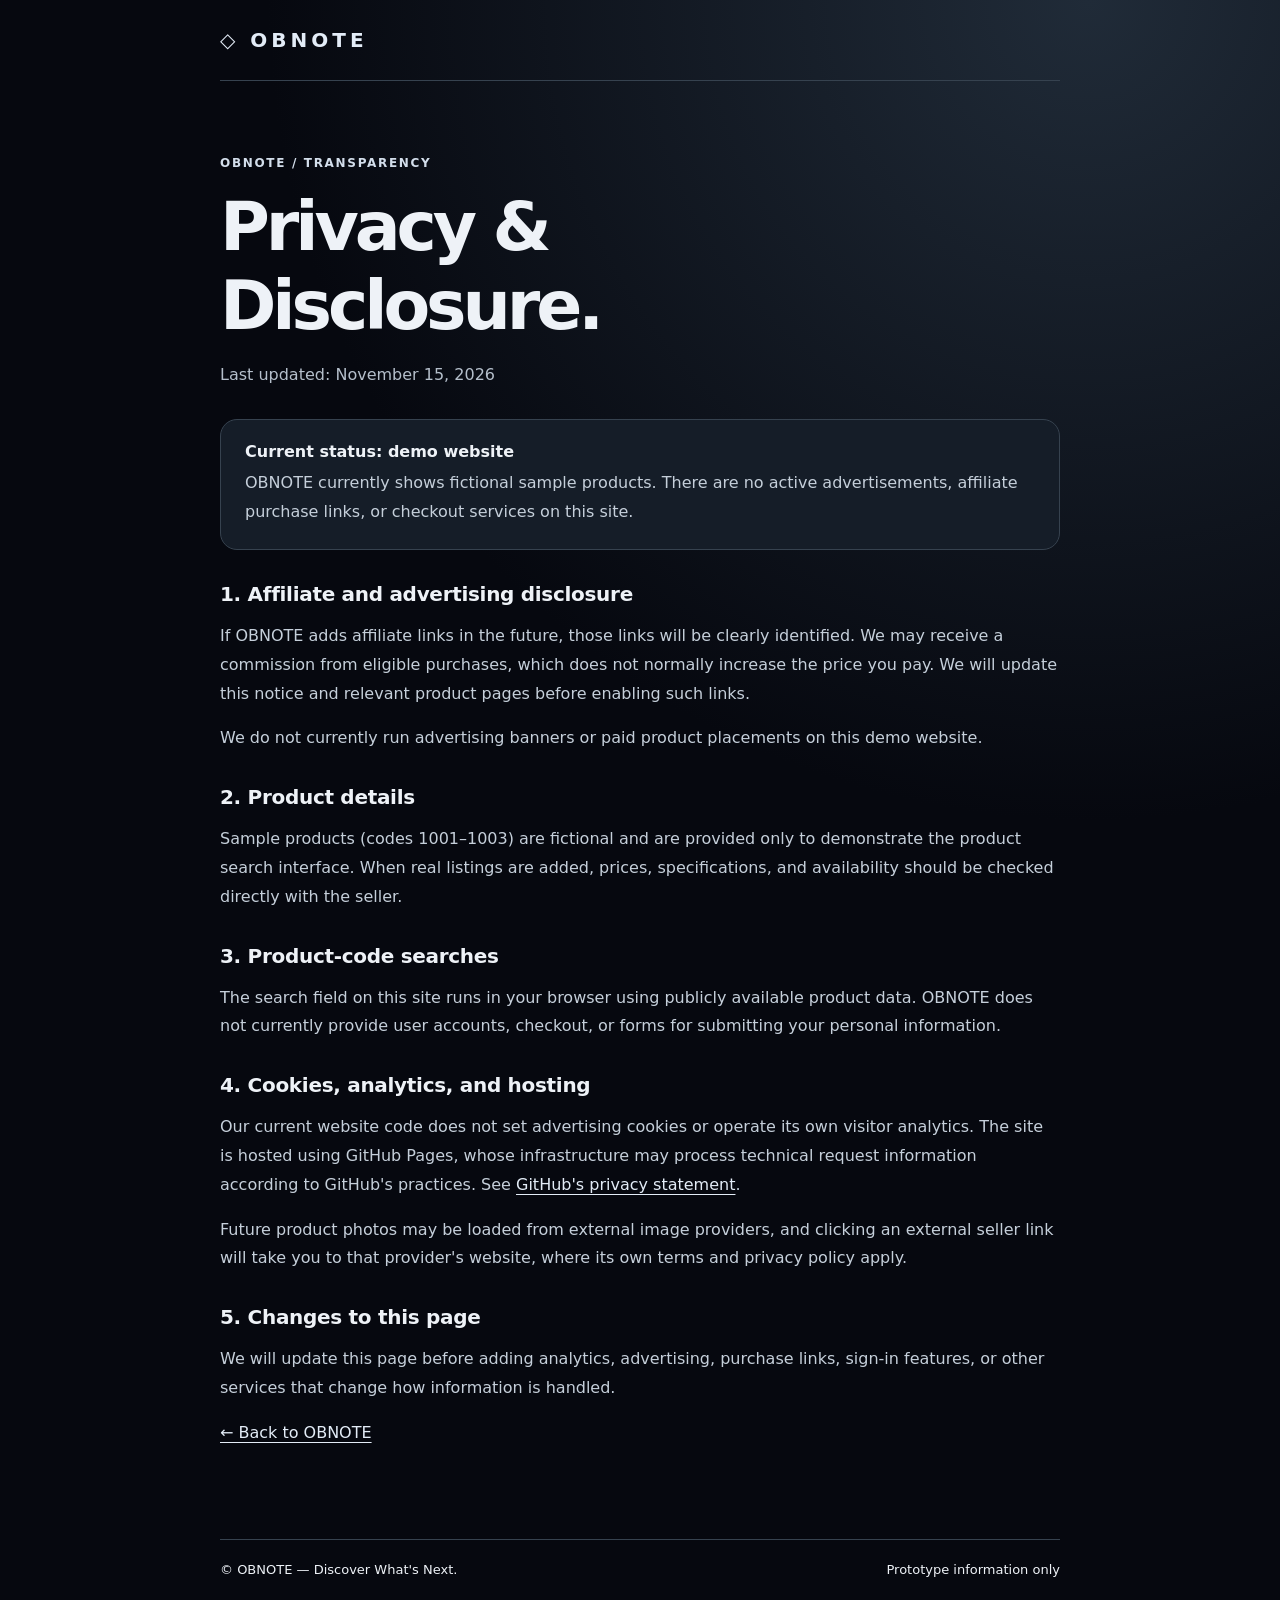
==== privacy.html @ bb955ad8 "Add English privacy and affiliate disclosure page" ====
<!doctype html>
<html lang="en">
<head>
<meta charset="utf-8">
<meta name="viewport" content="width=device-width, initial-scale=1">
<meta name="theme-color" content="#06080f">
<meta name="description" content="OBNOTE — Privacy and affiliate disclosures for our product discovery prototype.">
<title>Privacy & Disclosure — OBNOTE</title>
<style>
:root{color-scheme:dark;--bg:#06080f;--text:#eef2f7;--muted:#b5bfcb;--line:#36424f;font-family:Inter,system-ui,-apple-system,Arial,sans-serif}
*{box-sizing:border-box}
body{margin:0;background:radial-gradient(circle at 85% 0%,#202b38,#06080f 42%);color:var(--text);min-width:290px}
main,header,footer{width:min(840px,calc(100% - 40px));margin-inline:auto}
header{border-bottom:1px solid var(--line);padding:28px 0}
a{color:#e3ecf7;text-underline-offset:4px}
.brand{font-weight:800;letter-spacing:.2em;text-decoration:none;font-size:20px}
small,.muted{color:var(--muted)}
main{padding:60px 0 75px}
h1{font-size:clamp(35px,8vw,68px);letter-spacing:-.06em;margin:0 0 16px}
h2{font-size:20px;margin:32px 0 10px;letter-spacing:-.015em}
p,li{line-height:1.8;color:#c5cfda}
ul{padding-left:23px}
.kicker{font-size:12px;letter-spacing:.14em;color:#d3deeb;font-weight:750}
.info{background:#151d28;border:1px solid var(--line);border-radius:17px;padding:22px 24px;margin:30px 0}
.info p{margin:8px 0 0}
footer{border-top:1px solid var(--line);padding:22px 0 45px;display:flex;justify-content:space-between;gap:12px;flex-wrap:wrap;font-size:13px}
</style>
</head>
<body>
<header><a class="brand" href="./index.html">◇ OBNOTE</a></header>
<main>
<p class="kicker">OBNOTE / TRANSPARENCY</p>
<h1>Privacy &amp;<br>Disclosure.</h1>
<p class="muted">Last updated: November 15, 2026</p>
<div class="info">
<strong>Current status: demo website</strong>
<p>OBNOTE currently shows fictional sample products. There are no active advertisements, affiliate purchase links, or checkout services on this site.</p>
</div>
<h2>1. Affiliate and advertising disclosure</h2>
<p>If OBNOTE adds affiliate links in the future, those links will be clearly identified. We may receive a commission from eligible purchases, which does not normally increase the price you pay. We will update this notice and relevant product pages before enabling such links.</p>
<p>We do not currently run advertising banners or paid product placements on this demo website.</p>
<h2>2. Product details</h2>
<p>Sample products (codes 1001–1003) are fictional and are provided only to demonstrate the product search interface. When real listings are added, prices, specifications, and availability should be checked directly with the seller.</p>
<h2>3. Product-code searches</h2>
<p>The search field on this site runs in your browser using publicly available product data. OBNOTE does not currently provide user accounts, checkout, or forms for submitting your personal information.</p>
<h2>4. Cookies, analytics, and hosting</h2>
<p>Our current website code does not set advertising cookies or operate its own visitor analytics. The site is hosted using GitHub Pages, whose infrastructure may process technical request information according to GitHub's practices. See <a href="https://docs.github.com/en/site-policy/privacy-policies/github-general-privacy-statement" target="_blank" rel="noopener noreferrer">GitHub's privacy statement</a>.</p>
<p>Future product photos may be loaded from external image providers, and clicking an external seller link will take you to that provider's website, where its own terms and privacy policy apply.</p>
<h2>5. Changes to this page</h2>
<p>We will update this page before adding analytics, advertising, purchase links, sign-in features, or other services that change how information is handled.</p>
<p><a href="./index.html">← Back to OBNOTE</a></p>
</main>
<footer><span>© OBNOTE — Discover What's Next.</span><span>Prototype information only</span></footer>
</body>
</html>
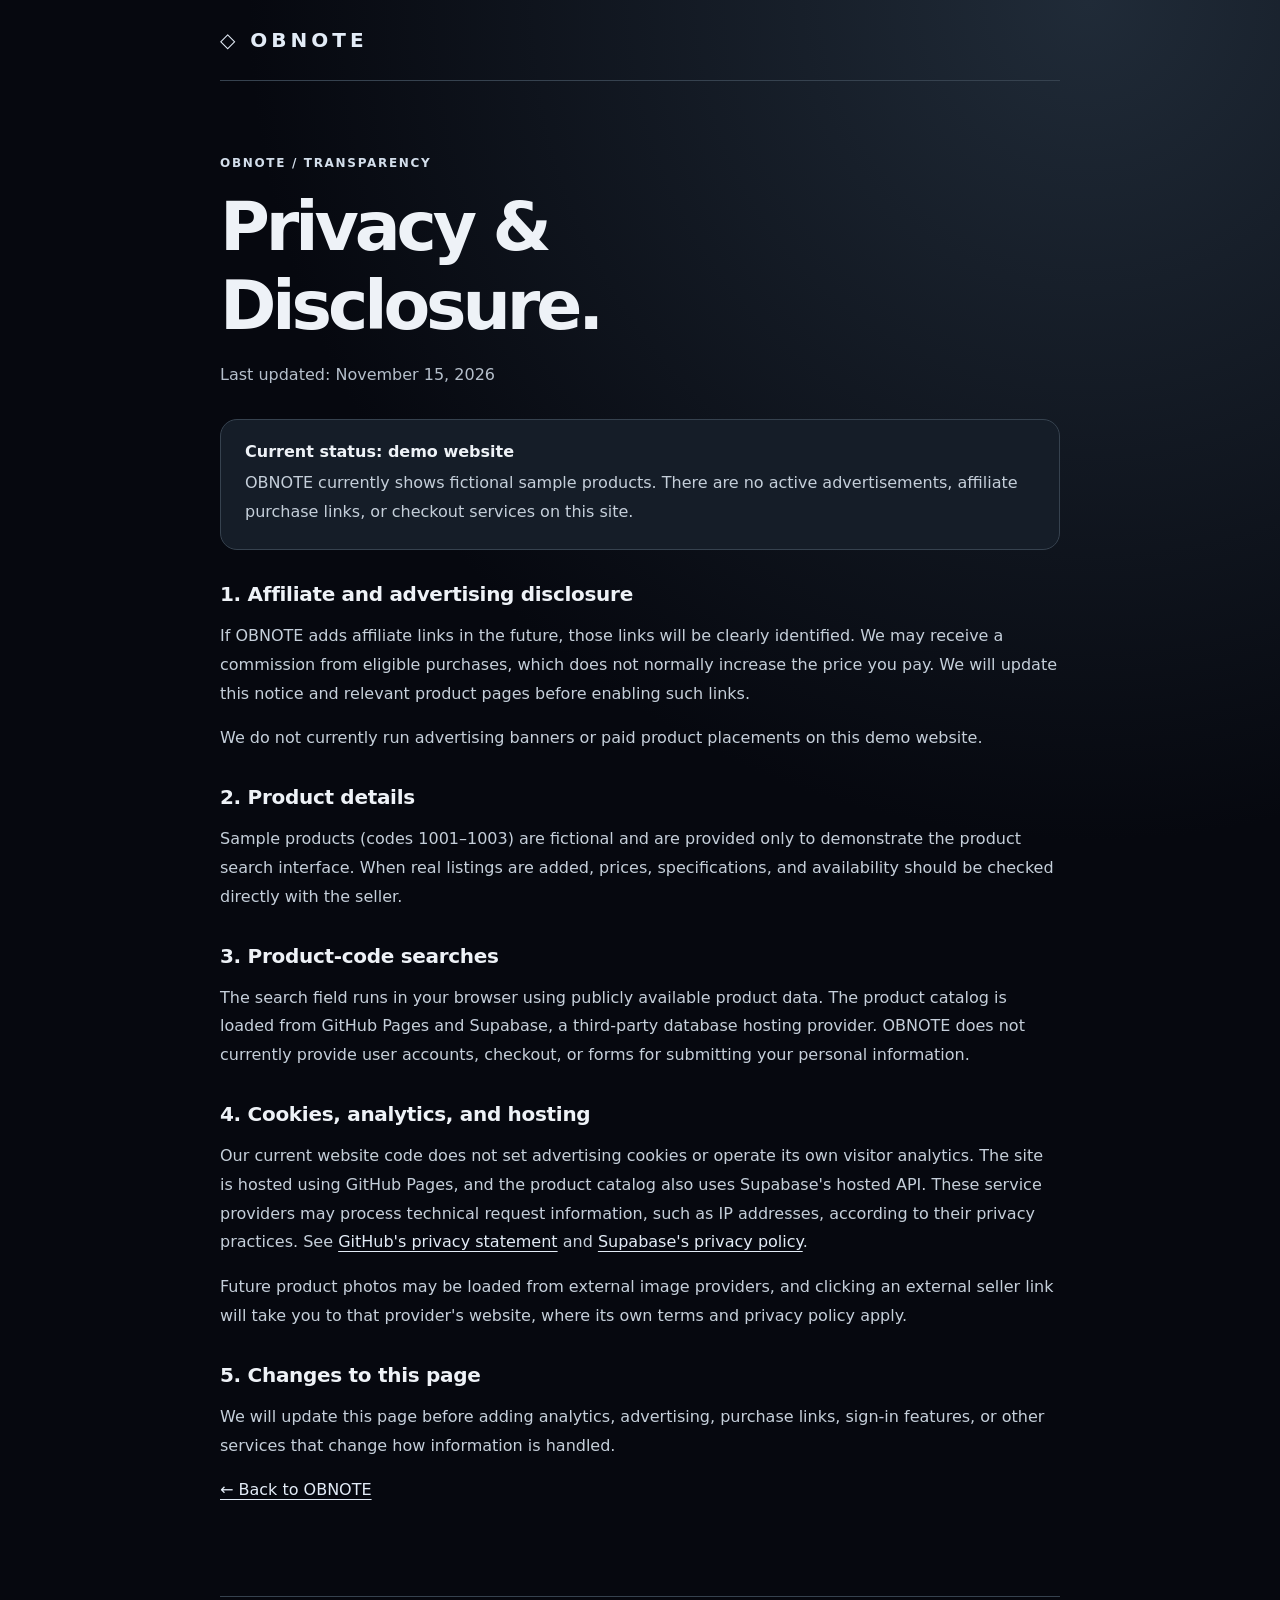
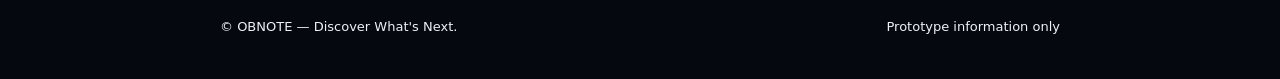
==== commit b89a4c43: "Disclose Supabase catalog hosting in privacy page" ====
--- a/privacy.html
+++ b/privacy.html
@@ -42,9 +42,9 @@
 <h2>2. Product details</h2>
 <p>Sample products (codes 1001–1003) are fictional and are provided only to demonstrate the product search interface. When real listings are added, prices, specifications, and availability should be checked directly with the seller.</p>
 <h2>3. Product-code searches</h2>
-<p>The search field on this site runs in your browser using publicly available product data. OBNOTE does not currently provide user accounts, checkout, or forms for submitting your personal information.</p>
+<p>The search field runs in your browser using publicly available product data. The product catalog is loaded from GitHub Pages and Supabase, a third-party database hosting provider. OBNOTE does not currently provide user accounts, checkout, or forms for submitting your personal information.</p>
 <h2>4. Cookies, analytics, and hosting</h2>
-<p>Our current website code does not set advertising cookies or operate its own visitor analytics. The site is hosted using GitHub Pages, whose infrastructure may process technical request information according to GitHub's practices. See <a href="https://docs.github.com/en/site-policy/privacy-policies/github-general-privacy-statement" target="_blank" rel="noopener noreferrer">GitHub's privacy statement</a>.</p>
+<p>Our current website code does not set advertising cookies or operate its own visitor analytics. The site is hosted using GitHub Pages, and the product catalog also uses Supabase's hosted API. These service providers may process technical request information, such as IP addresses, according to their privacy practices. See <a href="https://docs.github.com/en/site-policy/privacy-policies/github-general-privacy-statement" target="_blank" rel="noopener noreferrer">GitHub's privacy statement</a> and <a href="https://supabase.com/privacy" target="_blank" rel="noopener noreferrer">Supabase's privacy policy</a>.</p>
 <p>Future product photos may be loaded from external image providers, and clicking an external seller link will take you to that provider's website, where its own terms and privacy policy apply.</p>
 <h2>5. Changes to this page</h2>
 <p>We will update this page before adding analytics, advertising, purchase links, sign-in features, or other services that change how information is handled.</p>
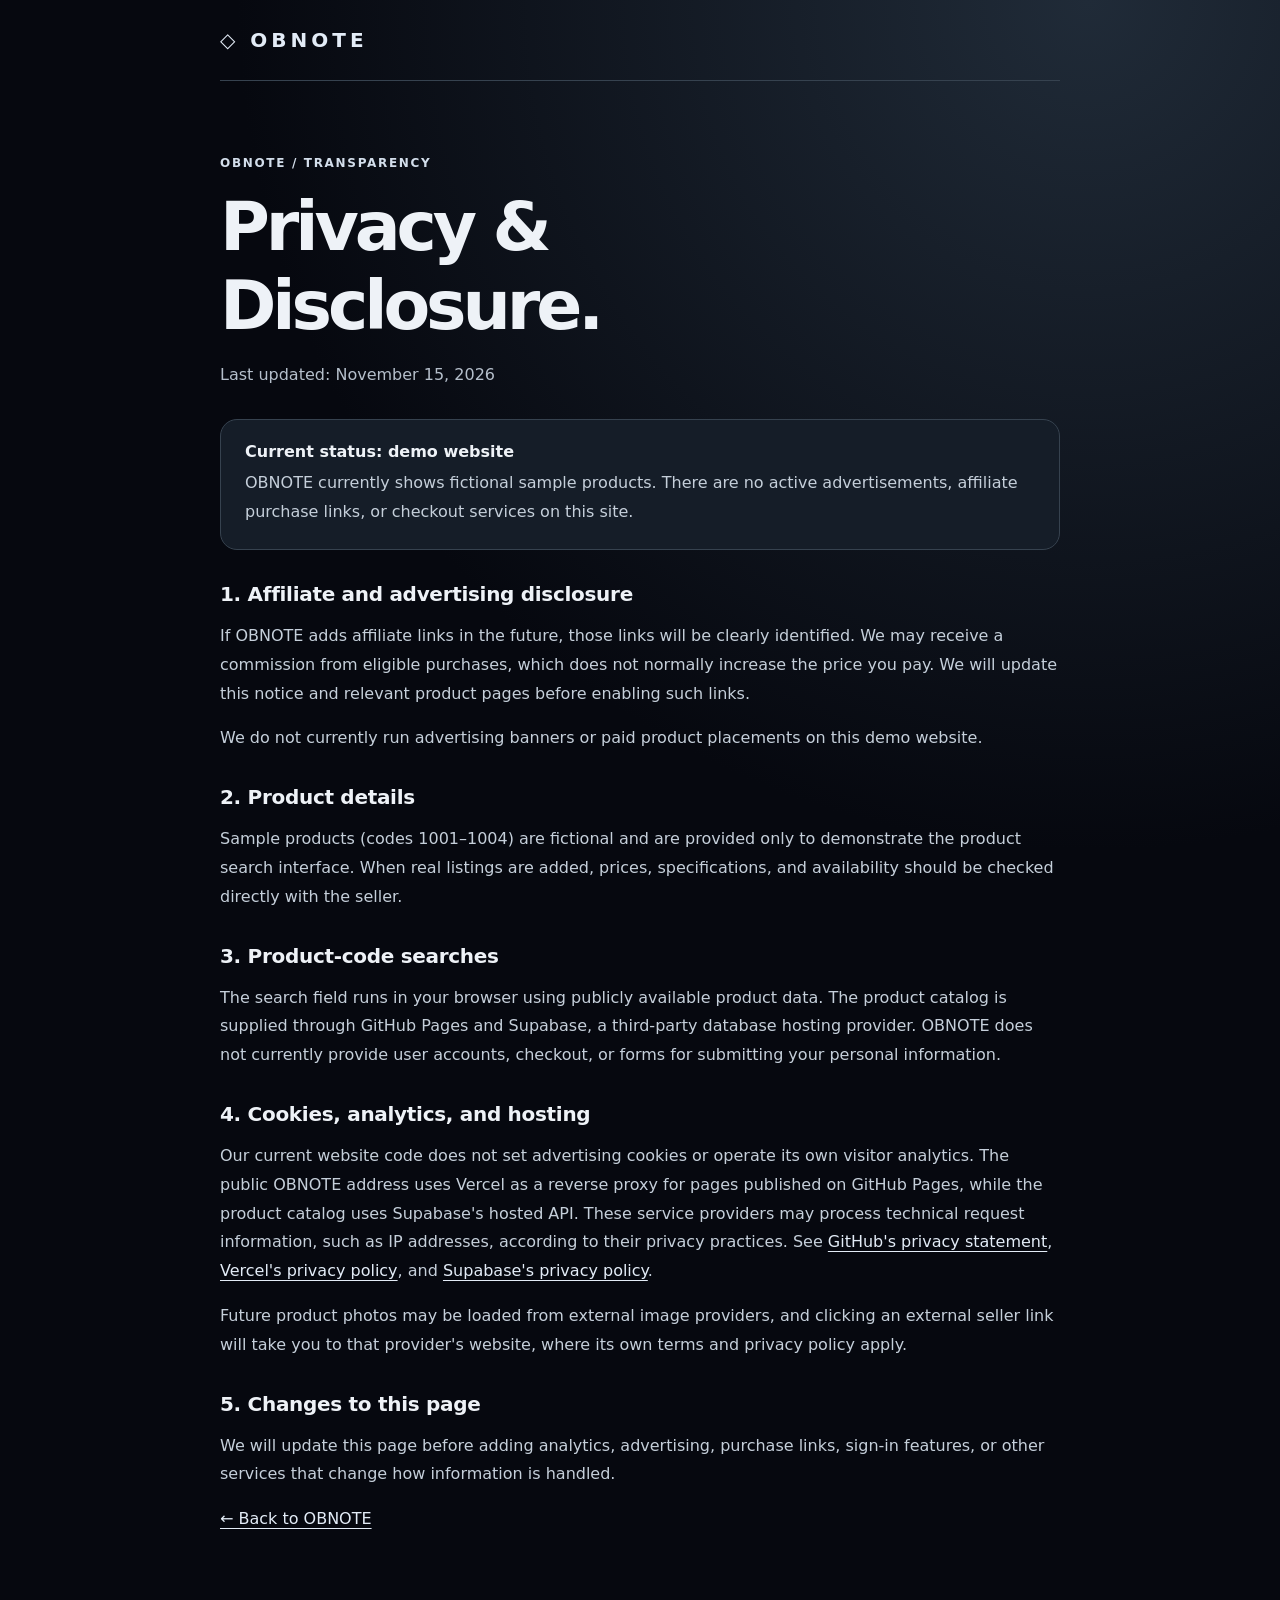
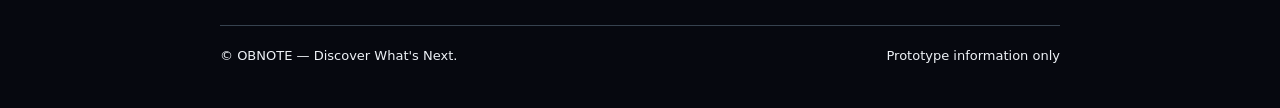
==== commit 7820e5c3: "Use branded OBNOTE address and accurately disclose Vercel proxy hosting" ====
--- a/privacy.html
+++ b/privacy.html
@@ -4,6 +4,7 @@
 <meta charset="utf-8">
 <meta name="viewport" content="width=device-width, initial-scale=1">
 <meta name="theme-color" content="#06080f">
+<link rel="canonical" href="https://obnote.vercel.app/privacy.html">
 <meta name="description" content="OBNOTE — Privacy and affiliate disclosures for our product discovery prototype.">
 <title>Privacy & Disclosure — OBNOTE</title>
 <style>
@@ -40,11 +41,11 @@
 <p>If OBNOTE adds affiliate links in the future, those links will be clearly identified. We may receive a commission from eligible purchases, which does not normally increase the price you pay. We will update this notice and relevant product pages before enabling such links.</p>
 <p>We do not currently run advertising banners or paid product placements on this demo website.</p>
 <h2>2. Product details</h2>
-<p>Sample products (codes 1001–1003) are fictional and are provided only to demonstrate the product search interface. When real listings are added, prices, specifications, and availability should be checked directly with the seller.</p>
+<p>Sample products (codes 1001–1004) are fictional and are provided only to demonstrate the product search interface. When real listings are added, prices, specifications, and availability should be checked directly with the seller.</p>
 <h2>3. Product-code searches</h2>
-<p>The search field runs in your browser using publicly available product data. The product catalog is loaded from GitHub Pages and Supabase, a third-party database hosting provider. OBNOTE does not currently provide user accounts, checkout, or forms for submitting your personal information.</p>
+<p>The search field runs in your browser using publicly available product data. The product catalog is supplied through GitHub Pages and Supabase, a third-party database hosting provider. OBNOTE does not currently provide user accounts, checkout, or forms for submitting your personal information.</p>
 <h2>4. Cookies, analytics, and hosting</h2>
-<p>Our current website code does not set advertising cookies or operate its own visitor analytics. The site is hosted using GitHub Pages, and the product catalog also uses Supabase's hosted API. These service providers may process technical request information, such as IP addresses, according to their privacy practices. See <a href="https://docs.github.com/en/site-policy/privacy-policies/github-general-privacy-statement" target="_blank" rel="noopener noreferrer">GitHub's privacy statement</a> and <a href="https://supabase.com/privacy" target="_blank" rel="noopener noreferrer">Supabase's privacy policy</a>.</p>
+<p>Our current website code does not set advertising cookies or operate its own visitor analytics. The public OBNOTE address uses Vercel as a reverse proxy for pages published on GitHub Pages, while the product catalog uses Supabase's hosted API. These service providers may process technical request information, such as IP addresses, according to their privacy practices. See <a href="https://docs.github.com/en/site-policy/privacy-policies/github-general-privacy-statement" target="_blank" rel="noopener noreferrer">GitHub's privacy statement</a>, <a href="https://vercel.com/legal/privacy-policy" target="_blank" rel="noopener noreferrer">Vercel's privacy policy</a>, and <a href="https://supabase.com/privacy" target="_blank" rel="noopener noreferrer">Supabase's privacy policy</a>.</p>
 <p>Future product photos may be loaded from external image providers, and clicking an external seller link will take you to that provider's website, where its own terms and privacy policy apply.</p>
 <h2>5. Changes to this page</h2>
 <p>We will update this page before adding analytics, advertising, purchase links, sign-in features, or other services that change how information is handled.</p>
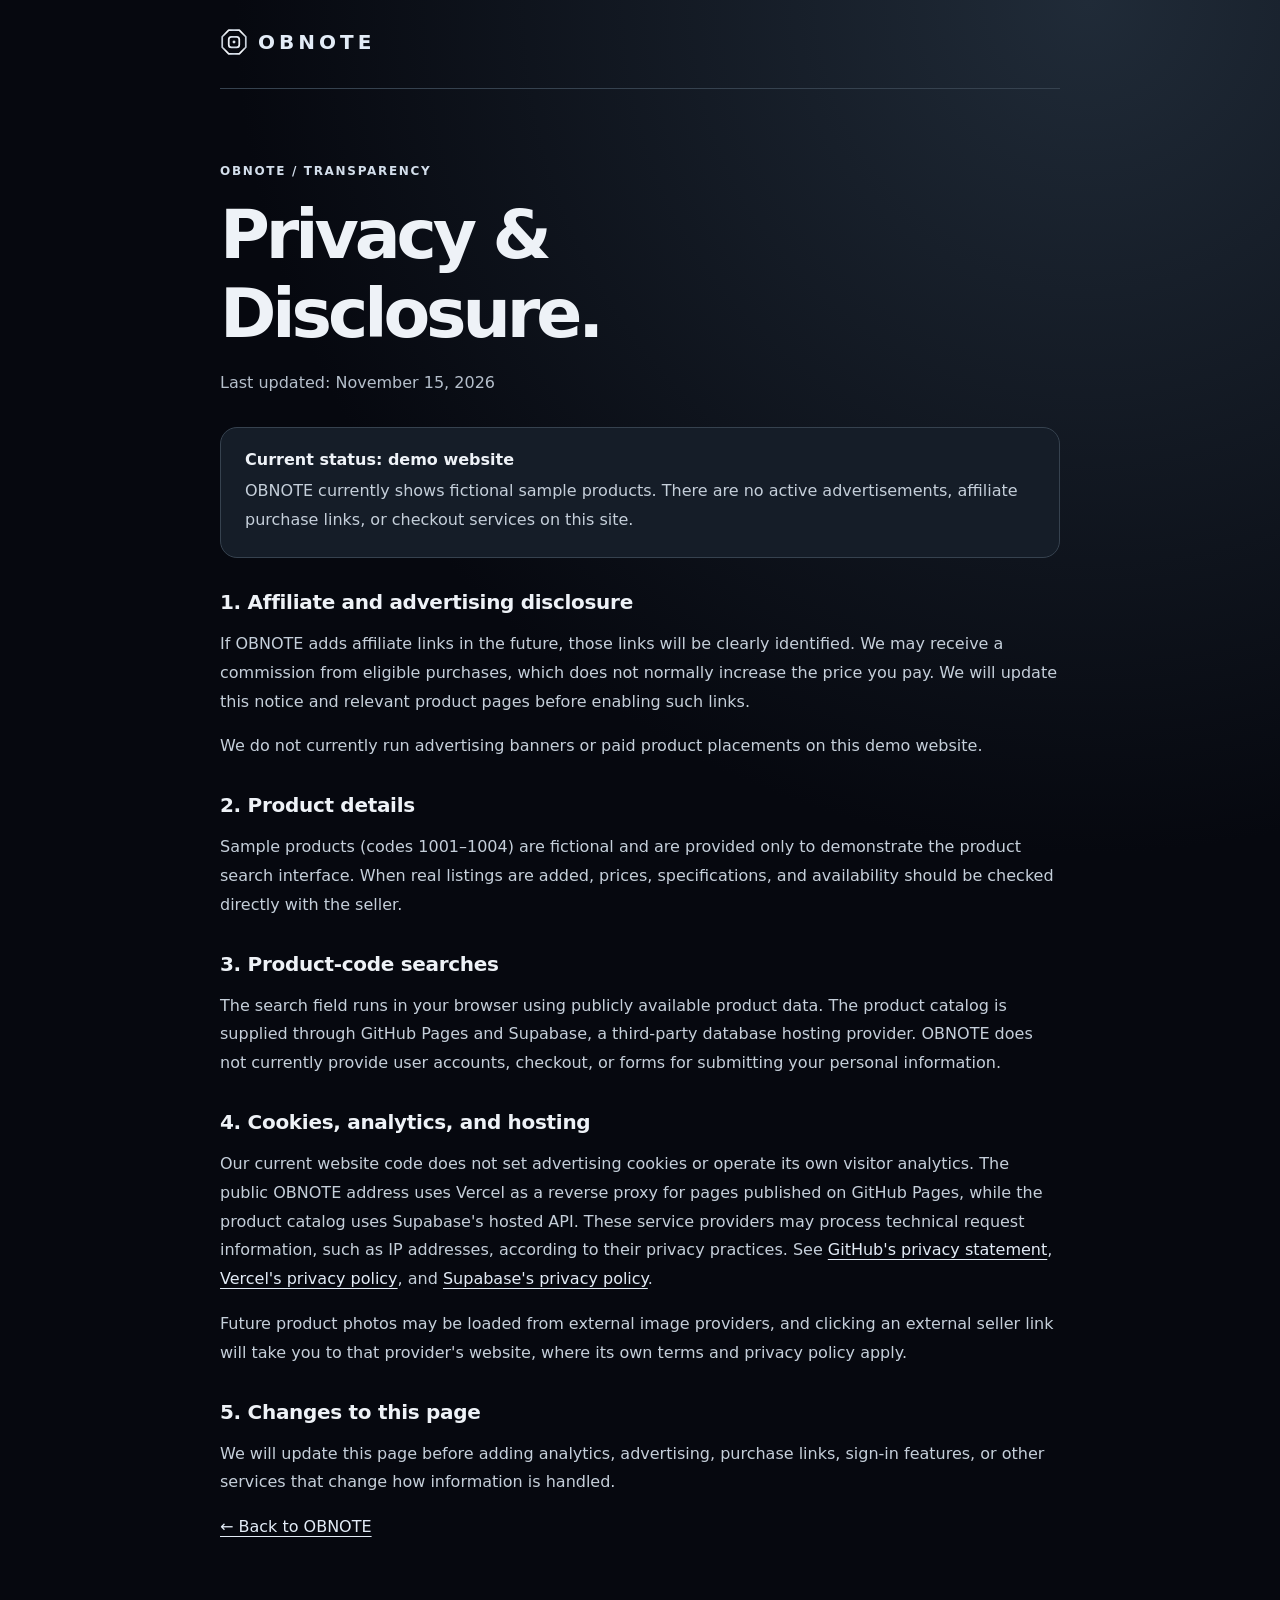
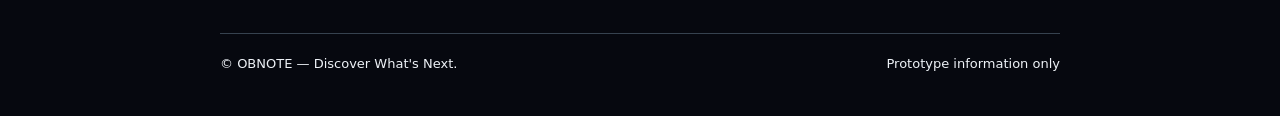
==== commit 8a477346: "Align privacy page branding with new logo" ====
--- a/privacy.html
+++ b/privacy.html
@@ -4,6 +4,7 @@
 <meta charset="utf-8">
 <meta name="viewport" content="width=device-width, initial-scale=1">
 <meta name="theme-color" content="#06080f">
+<link rel="icon" type="image/svg+xml" href="./assets/obnote-mark.svg">
 <link rel="canonical" href="https://obnote.vercel.app/privacy.html">
 <meta name="description" content="OBNOTE — Privacy and affiliate disclosures for our product discovery prototype.">
 <title>Privacy & Disclosure — OBNOTE</title>
@@ -14,7 +15,7 @@
 main,header,footer{width:min(840px,calc(100% - 40px));margin-inline:auto}
 header{border-bottom:1px solid var(--line);padding:28px 0}
 a{color:#e3ecf7;text-underline-offset:4px}
-.brand{font-weight:800;letter-spacing:.2em;text-decoration:none;font-size:20px}
+.brand{display:inline-flex;align-items:center;gap:10px;font-weight:800;letter-spacing:.2em;text-decoration:none;font-size:20px}.brand img{width:28px;height:28px;flex:none}
 small,.muted{color:var(--muted)}
 main{padding:60px 0 75px}
 h1{font-size:clamp(35px,8vw,68px);letter-spacing:-.06em;margin:0 0 16px}
@@ -28,7 +29,7 @@
 </style>
 </head>
 <body>
-<header><a class="brand" href="./index.html">◇ OBNOTE</a></header>
+<header><a class="brand" href="./index.html"><img src="./assets/obnote-mark.svg" width="28" height="28" alt="" aria-hidden="true">OBNOTE</a></header>
 <main>
 <p class="kicker">OBNOTE / TRANSPARENCY</p>
 <h1>Privacy &amp;<br>Disclosure.</h1>
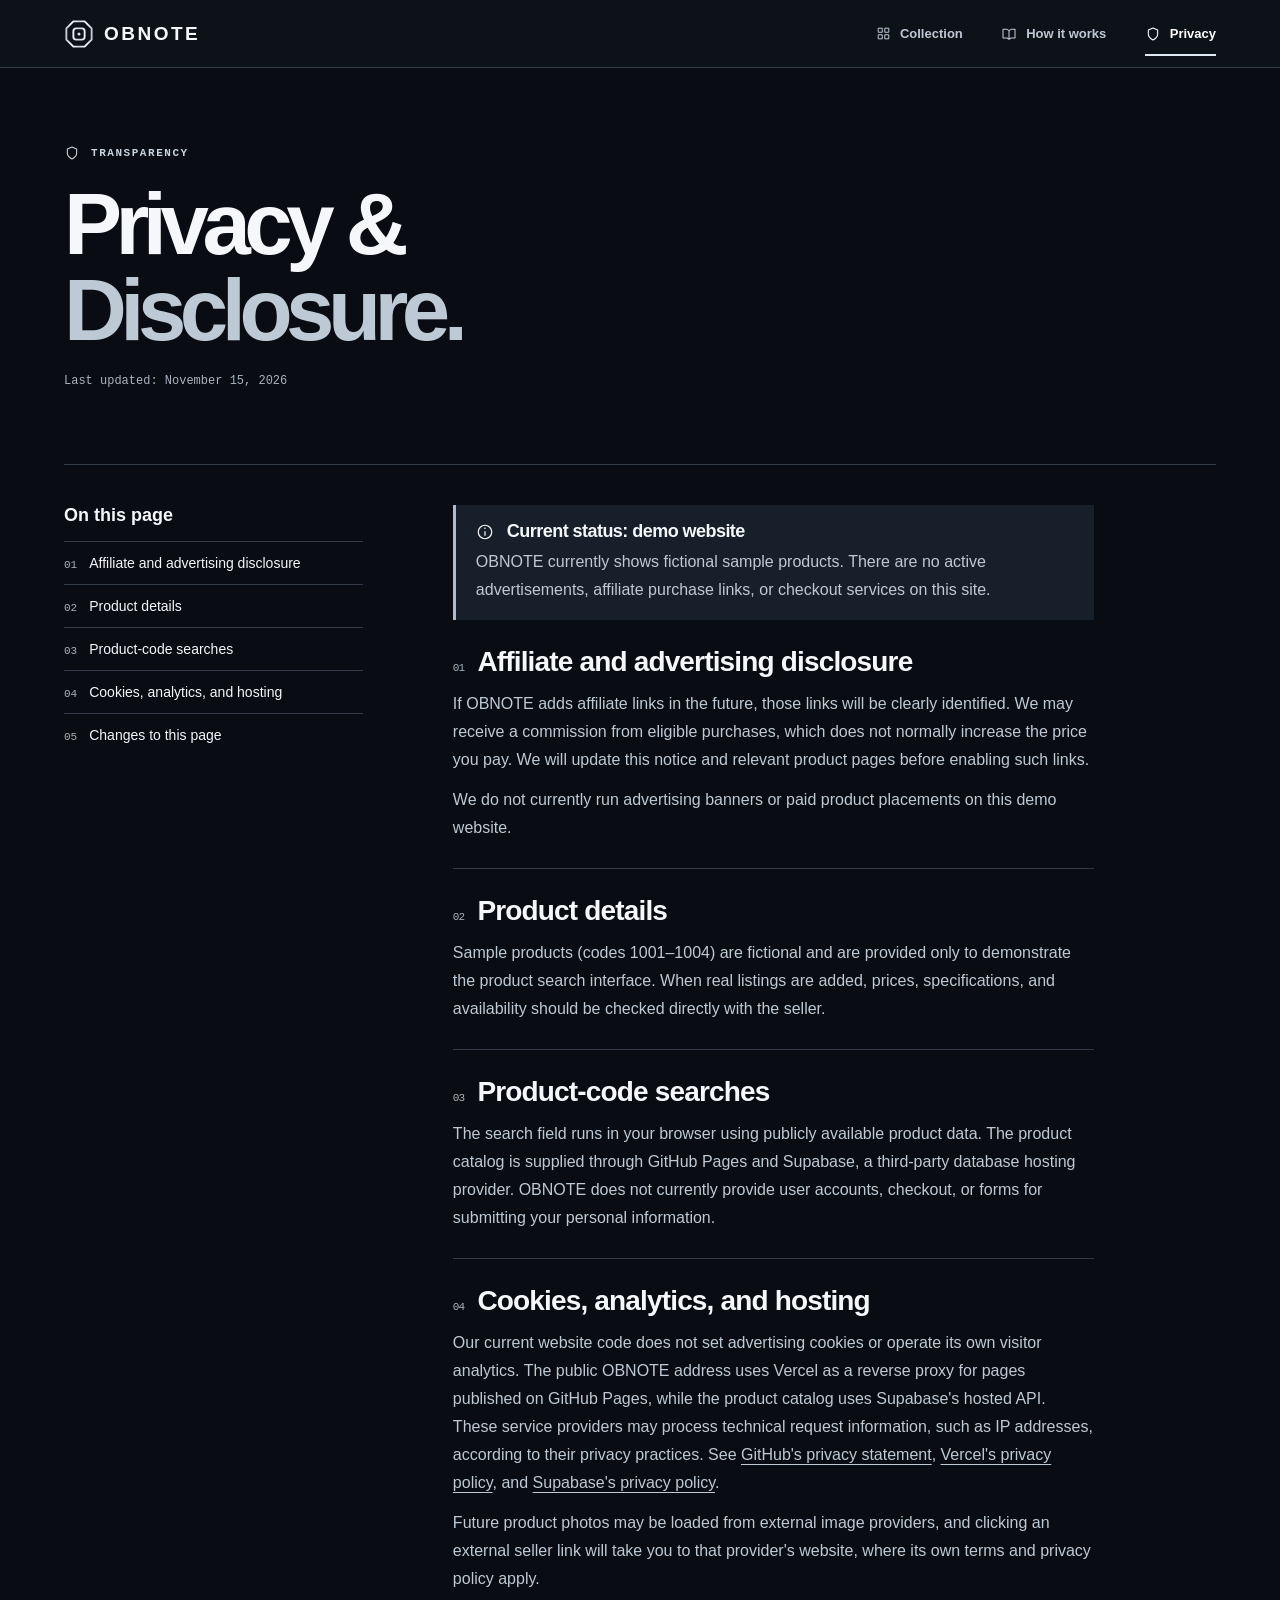
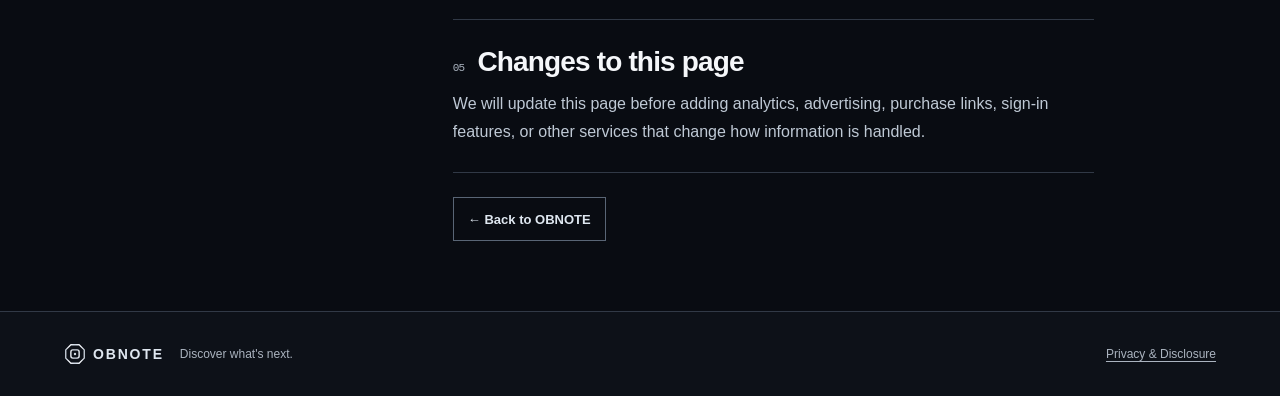
==== commit 5e9a2cc4: "Redesign the OBNOTE catalog with a square-edged responsive interface" ====
--- a/privacy.html
+++ b/privacy.html
@@ -8,50 +8,30 @@
 <link rel="canonical" href="https://obnote.vercel.app/privacy.html">
 <meta name="description" content="OBNOTE — Privacy and affiliate disclosures for our product discovery prototype.">
 <title>Privacy & Disclosure — OBNOTE</title>
-<style>
-:root{color-scheme:dark;--bg:#06080f;--text:#eef2f7;--muted:#b5bfcb;--line:#36424f;font-family:Inter,system-ui,-apple-system,Arial,sans-serif}
-*{box-sizing:border-box}
-body{margin:0;background:radial-gradient(circle at 85% 0%,#202b38,#06080f 42%);color:var(--text);min-width:290px}
-main,header,footer{width:min(840px,calc(100% - 40px));margin-inline:auto}
-header{border-bottom:1px solid var(--line);padding:28px 0}
-a{color:#e3ecf7;text-underline-offset:4px}
-.brand{display:inline-flex;align-items:center;gap:10px;font-weight:800;letter-spacing:.2em;text-decoration:none;font-size:20px}.brand img{width:28px;height:28px;flex:none}
-small,.muted{color:var(--muted)}
-main{padding:60px 0 75px}
-h1{font-size:clamp(35px,8vw,68px);letter-spacing:-.06em;margin:0 0 16px}
-h2{font-size:20px;margin:32px 0 10px;letter-spacing:-.015em}
-p,li{line-height:1.8;color:#c5cfda}
-ul{padding-left:23px}
-.kicker{font-size:12px;letter-spacing:.14em;color:#d3deeb;font-weight:750}
-.info{background:#151d28;border:1px solid var(--line);border-radius:17px;padding:22px 24px;margin:30px 0}
-.info p{margin:8px 0 0}
-footer{border-top:1px solid var(--line);padding:22px 0 45px;display:flex;justify-content:space-between;gap:12px;flex-wrap:wrap;font-size:13px}
-</style>
+<link rel="stylesheet" href="./assets/site.css">
 </head>
 <body>
-<header><a class="brand" href="./index.html"><img src="./assets/obnote-mark.svg" width="28" height="28" alt="" aria-hidden="true">OBNOTE</a></header>
-<main>
-<p class="kicker">OBNOTE / TRANSPARENCY</p>
-<h1>Privacy &amp;<br>Disclosure.</h1>
-<p class="muted">Last updated: November 15, 2026</p>
-<div class="info">
-<strong>Current status: demo website</strong>
-<p>OBNOTE currently shows fictional sample products. There are no active advertisements, affiliate purchase links, or checkout services on this site.</p>
-</div>
-<h2>1. Affiliate and advertising disclosure</h2>
+<a class="skip" href="#main">Skip to content</a>
+<header class="site-head" id="top"><div class="wrap head-inner">
+ <a class="brand" href="./index.html" aria-label="OBNOTE home"><img src="./assets/obnote-mark.svg" width="30" height="30" alt="">OBNOTE</a>
+ <nav aria-label="Primary"><a href="./index.html#collection"><svg class="icon" width="15" height="15" viewBox="0 0 24 24" fill="none" stroke="currentColor" stroke-width="1.6" stroke-linejoin="round" aria-hidden="true"><path d="M3.5 3.5h6.5V10H3.5zm10.5 0h6.5V10H14zM3.5 14H10v6.5H3.5zM14 14h6.5v6.5H14z"/></svg>Collection</a><a href="./index.html#how"><svg class="icon" width="16" height="16" viewBox="0 0 24 24" fill="none" stroke="currentColor" stroke-width="1.6" stroke-linejoin="round" aria-hidden="true"><path d="M3 5h6l3 2 3-2h6v13h-6l-3 2-3-2H3zm9 2v13"/></svg>How it works</a><a href="./privacy.html" aria-current="page"><svg class="icon" width="16" height="16" viewBox="0 0 24 24" fill="none" stroke="currentColor" stroke-width="1.6" stroke-linejoin="round" aria-hidden="true"><path d="m12 3 7 3v6c0 4-3 7-7 9-4-2-7-5-7-9V6z"/></svg>Privacy</a></nav>
+</div></header>
+<main id="main" class="wrap policy">
+ <div class="policy-head"><p class="kicker"><svg class="icon" width="16" height="16" viewBox="0 0 24 24" fill="none" stroke="currentColor" stroke-width="1.6" stroke-linejoin="round" aria-hidden="true"><path d="m12 3 7 3v6c0 4-3 7-7 9-4-2-7-5-7-9V6z"/></svg> Transparency</p><h1>Privacy &amp;<br><em>Disclosure.</em></h1><p class="updated">Last updated: November 15, 2026</p></div>
+ <div class="policy-grid"><aside><nav aria-label="On this page"><h2>On this page</h2><a href="#affiliates"><span>01</span>Affiliate and advertising disclosure</a><a href="#product-details"><span>02</span>Product details</a><a href="#searches"><span>03</span>Product-code searches</a><a href="#hosting"><span>04</span>Cookies, analytics, and hosting</a><a href="#updates"><span>05</span>Changes to this page</a></nav></aside>
+ <article><div class="info"><h2><svg class="icon" width="18" height="18" viewBox="0 0 24 24" fill="none" stroke="currentColor" stroke-width="1.6" stroke-linejoin="round" aria-hidden="true"><circle cx="12" cy="12" r="9"/><path d="M12 11v6m0-11v2"/></svg> Current status: demo website</h2><p>OBNOTE currently shows fictional sample products. There are no active advertisements, affiliate purchase links, or checkout services on this site.</p></div><section id="affiliates"><h2><small>01</small>Affiliate and advertising disclosure</h2>
 <p>If OBNOTE adds affiliate links in the future, those links will be clearly identified. We may receive a commission from eligible purchases, which does not normally increase the price you pay. We will update this notice and relevant product pages before enabling such links.</p>
 <p>We do not currently run advertising banners or paid product placements on this demo website.</p>
-<h2>2. Product details</h2>
+</section><section id="product-details"><h2><small>02</small>Product details</h2>
 <p>Sample products (codes 1001–1004) are fictional and are provided only to demonstrate the product search interface. When real listings are added, prices, specifications, and availability should be checked directly with the seller.</p>
-<h2>3. Product-code searches</h2>
+</section><section id="searches"><h2><small>03</small>Product-code searches</h2>
 <p>The search field runs in your browser using publicly available product data. The product catalog is supplied through GitHub Pages and Supabase, a third-party database hosting provider. OBNOTE does not currently provide user accounts, checkout, or forms for submitting your personal information.</p>
-<h2>4. Cookies, analytics, and hosting</h2>
+</section><section id="hosting"><h2><small>04</small>Cookies, analytics, and hosting</h2>
 <p>Our current website code does not set advertising cookies or operate its own visitor analytics. The public OBNOTE address uses Vercel as a reverse proxy for pages published on GitHub Pages, while the product catalog uses Supabase's hosted API. These service providers may process technical request information, such as IP addresses, according to their privacy practices. See <a href="https://docs.github.com/en/site-policy/privacy-policies/github-general-privacy-statement" target="_blank" rel="noopener noreferrer">GitHub's privacy statement</a>, <a href="https://vercel.com/legal/privacy-policy" target="_blank" rel="noopener noreferrer">Vercel's privacy policy</a>, and <a href="https://supabase.com/privacy" target="_blank" rel="noopener noreferrer">Supabase's privacy policy</a>.</p>
 <p>Future product photos may be loaded from external image providers, and clicking an external seller link will take you to that provider's website, where its own terms and privacy policy apply.</p>
-<h2>5. Changes to this page</h2>
+</section><section id="updates"><h2><small>05</small>Changes to this page</h2>
 <p>We will update this page before adding analytics, advertising, purchase links, sign-in features, or other services that change how information is handled.</p>
-<p><a href="./index.html">← Back to OBNOTE</a></p>
+</section><a class="text-link" href="./index.html">← Back to OBNOTE</a></article></div>
 </main>
-<footer><span>© OBNOTE — Discover What's Next.</span><span>Prototype information only</span></footer>
-</body>
-</html>
+<footer class="site-foot"><div class="wrap foot-inner"><a class="brand" href="./index.html" aria-label="OBNOTE home"><img src="./assets/obnote-mark.svg" width="30" height="30" alt="">OBNOTE</a><span>Discover what's next.</span><a href="./privacy.html">Privacy &amp; Disclosure</a></div></footer>
+</body></html>
--- a/assets/site.css
+++ b/assets/site.css
@@ -0,0 +1,201 @@
+:root {
+  color-scheme: dark;
+  --bg: #090c12;
+  --panel: #121821;
+  --fg: #f5f7fa;
+  --muted: #aab3bf;
+  --line: #313946;
+  --silver: #dfe7f0;
+  --mono: "SFMono-Regular", Consolas, "Liberation Mono", monospace;
+  font-family: "Segoe UI", Inter, "Helvetica Neue", Arial, sans-serif;
+  color: var(--fg);
+  background: var(--bg);
+}
+* { box-sizing: border-box; }
+html { scroll-behavior: smooth; }
+body, h1, h2, h3, p, figure, ol { margin: 0; }
+body { min-width: 0; }
+a { color: inherit; text-underline-offset: .22em; }
+button, input { font: inherit; color: inherit; border-radius: 0; }
+button { cursor: pointer; }
+button:disabled { cursor: default; }
+button, a, input { -webkit-tap-highlight-color: #cad4e222; }
+:focus-visible { outline: 2px solid #e1efff; outline-offset: 3px; }
+[hidden] { display: none !important; }
+.wrap { width: min(1240px, calc(100% - clamp(36px, 10vw, 160px))); margin-inline: auto; }
+.icon { flex: none; vertical-align: middle; }
+.sr-only, .skip:not(:focus) { position: absolute; width: 1px; height: 1px; overflow: hidden; clip-path: inset(50%); white-space: nowrap; }
+.skip:focus { position: fixed; top: 8px; left: 8px; z-index: 3; background: var(--silver); color: var(--bg); padding: 10px; }
+.site-head, .site-foot { background: #0d1118; }
+.site-head { border-bottom: 1px solid var(--line); }
+.head-inner, .foot-inner, .brand, .head-inner nav, .head-inner nav a { display: flex; align-items: center; }
+.head-inner { justify-content: space-between; min-height: 67px; gap: 20px; }
+.brand { flex: none; gap: 10px; text-decoration: none; font-weight: 750; font-size: 19px; letter-spacing: .13em; }
+.brand img { display: block; }
+.head-inner nav { align-self: stretch; gap: clamp(12px, 3vw, 40px); }
+.head-inner nav a { position: relative; gap: 9px; min-height: 44px; font-size: 13px; font-weight: 550; text-decoration: none; color: #bec8d5; }
+.head-inner nav a:hover, .head-inner nav a[aria-current] { color: white; }
+.head-inner nav a:hover::after, .head-inner nav a[aria-current]::after { content: ""; position: absolute; inset: auto 0 0; height: 2px; background: var(--silver); }
+.hero { display: grid; grid-template-columns: 1.04fr 1fr; align-items: center; gap: clamp(24px, 6vw, 90px); padding-block: clamp(40px, 5.7vw, 80px); }
+.hero-copy { min-width: 0; }
+.kicker, .catalog-count, .study figcaption, .meta, .code-tag, .examples, .steps li > span, .updated { font-family: var(--mono); }
+.kicker { font-size: 11px; line-height: 1.5; font-weight: 600; letter-spacing: .14em; text-transform: uppercase; display: flex; align-items: center; gap: 11px; color: #c9d3de; }
+.signal { display: inline-block; width: 22px; height: 9px; background: repeating-linear-gradient(115deg,#d8e1eb 0 2px,transparent 2px 5px); transform: skewX(-9deg); }
+h1 { font-size: clamp(58px, 6.8vw, 100px); font-weight: 570; letter-spacing: -.075em; line-height: .99; }
+.hero h1 { margin: 22px 0 19px; }
+h1 em { font-style: normal; color: #bec9d6; }
+.lede { max-width: 43ch; color: #b6c0cc; font-size: clamp(15px, 1.2vw, 17px); line-height: 1.6; }
+.search { display: flex; align-items: center; gap: 12px; margin-top: 26px; max-width: 490px; border: 1px solid #5c6979; background: #10161e; padding: 4px 4px 4px 14px; }
+.search > .icon { color: #aebdcd; }
+.search:focus-within { outline: 1px solid var(--silver); outline-offset: 0; }
+.search input { width: 100%; min-width: 0; background: transparent; border: 0; outline: 0; padding: 11px 0; font-size: 16px; }
+.search input::placeholder { color: #a4b0bf; }
+.search button, .action { background: var(--silver); color: #10161e; border: 0; font-weight: 650; }
+.search button { display: inline-flex; gap: 16px; align-items: center; justify-content: center; min-height: 42px; padding-inline: 17px; font-size: 14px; }
+.search button:hover, .action:hover { background: white; }
+.examples, #exampleCodes { display: flex; flex-wrap: wrap; align-items: center; gap: 7px; }
+.examples { color: var(--muted); font-size: 11px; margin-top: 9px; gap: 10px; }
+.examples button { font: inherit; color: #d2dae4; border: 0; background: transparent; padding: 7px 3px; text-decoration: underline; text-decoration-color: #536070; text-underline-offset: 3px; overflow-wrap: anywhere; }
+.examples button:hover { color: white; }
+.result:not(:empty) { margin-top: 8px; color: var(--silver); font-size: 14px; }
+.study { position: relative; align-self: stretch; display: flex; flex-direction: column; border: 1px solid #35404d; background: #111720; }
+.study-stage { position: relative; display: grid; place-items: center; flex: 1; min-height: 0; isolation: isolate; background-image: radial-gradient(ellipse at 50% 50%, #1e2a38a6, transparent 72%), linear-gradient(#aebed50b 1px,transparent 1px),linear-gradient(90deg,#aebed50b 1px,transparent 1px); background-size: auto, 26px 26px, 26px 26px; background-position: center; }
+.study-stage img { display: block; width: 93%; height: clamp(285px, 26vw, 365px); object-fit: contain; filter: drop-shadow(0 12px 12px #0007); }
+.sighting { position: absolute; width: 9px; height: 9px; color: #8c9caf; }
+.sighting::after, .sighting::before { content: ""; position: absolute; background: currentColor; }
+.sighting::after { width: 9px; height: 1px; top: 4px; }
+.sighting::before { width: 1px; height: 9px; left: 4px; }
+.tl, .tr { top: 14px; } .bl, .br { bottom: 14px; } .tl, .bl { left: 14px; } .tr, .br { right: 14px; }
+.study figcaption { display: flex; align-items: center; justify-content: space-between; gap: 12px; padding: 12px 16px; border-top: 1px solid var(--line); color: var(--muted); text-transform: uppercase; letter-spacing: .09em; font-size: 10px; }
+.study figcaption span:first-child { color: var(--silver); }
+.section { border-top: 1px solid var(--line); padding-block: clamp(33px, 4.4vw, 62px); scroll-margin-top: 20px; }
+.section-head { display: flex; align-items: baseline; justify-content: space-between; gap: 15px; margin-bottom: 24px; }
+.section h2, .disclosure h2 { font-size: clamp(30px, 3.25vw, 48px); letter-spacing: -.055em; font-weight: 570; line-height: 1.1; }
+.section h2 > span { color: #95a4b6; }
+.catalog-count { text-transform: uppercase; font-size: 11px; letter-spacing: .1em; color: var(--muted); }
+.cards { display: grid; grid-template-columns: repeat(3,minmax(0,1fr)); gap: 16px; }
+.card { position: relative; display: flex; flex-direction: column; min-width: 0; background: var(--panel); color: var(--fg); border: 1px solid var(--line); text-align: left; padding: 0; transition: border-color .18s, background .18s; overflow-wrap: anywhere; }
+.card:hover, .card:focus-visible { border-color: #93a3b6; background: #18202b; }
+.art { position: relative; display: grid; place-items: center; width: 100%; height: clamp(150px, 16vw, 215px); background: radial-gradient(ellipse at 50% 45%,#25313f,#151c25 72%); }
+.art img { display: block; width: 100%; height: 100%; min-height: 0; object-fit: contain; padding: 12px; }
+.art img.concept-art { padding: 4px; }
+.art-placeholder { font-size: clamp(48px,6vw,82px); line-height: 1; color: #a7b4c2; }
+.code-tag { position: absolute; top: 10px; left: 11px; background: #111720; border: 1px solid #435161; padding: 3px 6px; font-size: 10px; letter-spacing: .06em; color: #d1dce8; }
+.card-content { display: flex; flex-direction: column; flex: 1; border-top: 1px solid var(--line); padding: 19px 20px 0; width: 100%; }
+.meta { letter-spacing: .10em; text-transform: uppercase; font-size: 10px; line-height: 1.5; color: #b4c1d1; }
+.card h3 { font-size: clamp(20px,1.9vw,26px); font-weight: 600; letter-spacing: -.045em; margin: 7px 0 4px; }
+.card p, .steps p, .disclosure p { color: var(--muted); font-size: 14px; line-height: 1.55; }
+.card .product-price { margin-top: 17px; font-size: 13px; }
+.stock-label { font-size: 12px; color: #aebdcd; padding: 4px 0 17px; }
+.card-footer { display: flex; align-items: center; justify-content: space-between; margin-top: auto; border-top: 1px solid var(--line); padding-block: 12px; color: var(--silver); font-size: 12px; }
+.card-footer span:last-child { font-size: 17px; }
+.catalog-message { display: flex; gap: 14px; align-items: center; justify-content: space-between; flex-wrap: wrap; color: var(--muted); padding: 25px; background: var(--panel); border: 1px solid var(--line); }
+#retry, .text-link { display: inline-flex; gap: 15px; align-items: center; justify-content: center; min-height: 44px; background: transparent; border: 1px solid #596575; padding: 9px 14px; color: var(--silver); font-size: 13px; font-weight: 600; text-decoration: none; }
+#retry:hover, .text-link:hover { background: #242e3a; border-color: #a8b8ca; }
+.steps { padding: 0; list-style: none; display: grid; grid-template-columns: repeat(3,minmax(0,1fr)); border: 1px solid var(--line); background: #10151d; }
+.steps li { padding: 23px; display: flex; align-items: baseline; gap: 17px; }
+.steps li + li { border-left: 1px solid var(--line); }
+.steps li > span { color: #acb8c7; font-size: 11px; }
+.steps h3 { font-size: 18px; font-weight: 600; letter-spacing: -.025em; margin-bottom: 6px; }
+.disclosure { border-top: 1px solid var(--line); padding-block: 30px 48px; display: grid; grid-template-columns: auto 1fr auto; align-items: center; gap: 30px; }
+.disclosure-title { display: flex; align-items: center; gap: 12px; }
+.disclosure h2 { font-size: 23px; }
+.disclosure p { max-width: 52ch; }
+.site-foot { border-top: 1px solid var(--line); }
+.foot-inner { flex-wrap: wrap; gap: 16px; min-height: 84px; padding-block: 16px; color: var(--muted); font-size: 12px; }
+.foot-inner .brand { font-size: 14px; gap: 7px; color: var(--silver); }
+.foot-inner .brand img { width: 22px; height: 22px; }
+.foot-inner > a:last-child { margin-left: auto; padding-block: 8px; }
+.modal-open { overflow: hidden; }
+dialog { width: min(560px,calc(100% - 28px)); max-height: min(90vh,820px); max-height: min(90dvh,820px); padding: 0; border: 1px solid #6a7788; background: var(--panel); color: var(--fg); box-shadow: 0 20px 80px #0009; overflow: hidden; }
+dialog[open] { display: flex; flex-direction: column; }
+dialog::backdrop { background: #03060cc7; }
+.window-bar { display: flex; flex: none; justify-content: space-between; align-items: center; padding-left: 16px; border-bottom: 1px solid var(--line); }
+.window-bar span { display: flex; align-items: center; gap: 9px; color: var(--silver); font-size: 13px; }
+.window-bar button { display: grid; place-items: center; width: 48px; height: 44px; border: 0; background: transparent; }
+.window-bar button:hover { background: #354151; }
+.window-bar button:focus-visible { outline-offset: -4px; }
+.window-scroll { overflow-y: auto; overscroll-behavior: contain; }
+.window-scroll .art { height: 180px; border-bottom: 1px solid var(--line); }
+.window-body { padding: 23px clamp(18px,4vw,30px) 28px; overflow-wrap: anywhere; }
+.window-body h2 { font-size: clamp(28px,5vw,39px); line-height: 1.1; letter-spacing: -.05em; margin: 10px 0; }
+.window-body p, .window-body li { line-height: 1.55; }
+#dialogText, #dialogFeatures, .notice, #dialogStock, #dialogPriceChecked { color: var(--muted); font-size: 14px; }
+.facts { margin-block: 16px; padding-block: 12px; border-block: 1px solid var(--line); }
+#dialogPrice { font-weight: 600; }
+#dialogPriceChecked { font-size: 12px; }
+#dialogFeatures { padding-left: 18px; }
+#dialogFeatures:empty, #dialogText:empty { display: none; }
+.notice { border-left: 2px solid #718399; background: #1c2531; padding: 11px 14px; }
+.action { text-align: center; text-decoration: none; display: block; width: 100%; padding: 13px; margin-top: 16px; font-size: 14px; }
+.action:disabled { background: #252d38; color: #b6c0cd; }
+.policy-head { padding-block: clamp(42px,6vw,80px); border-bottom: 1px solid var(--line); }
+.policy-head h1 { margin-block: 20px; }
+.updated { font-size: 12px; color: var(--muted); }
+.policy-grid { display: grid; grid-template-columns: minmax(180px,1fr) minmax(0,2.55fr); gap: clamp(32px,7vw,108px); margin-block: 40px 70px; }
+.policy aside nav { position: sticky; top: 20px; }
+.policy aside h2 { margin: 0 0 15px; font-size: 18px; }
+.policy aside a { border-top: 1px solid var(--line); display: flex; gap: 12px; align-items: baseline; padding: 13px 0; text-decoration: none; font-size: 14px; }
+.policy aside a:hover { color: white; background: var(--panel); }
+.policy aside span, .policy article small { color: var(--muted); font: 11px var(--mono); }
+.policy article { max-width: 72ch; }
+.policy article section { padding-block: 26px; border-bottom: 1px solid var(--line); scroll-margin-top: 18px; }
+.policy article h2 { display: flex; gap: 13px; align-items: baseline; letter-spacing: -.03em; font-size: clamp(20px,2.3vw,28px); font-weight: 600; }
+.policy article p { font-size: 16px; line-height: 1.75; color: #bfC9d5; margin-top: 12px; }
+.policy article a:hover { color: white; }
+.policy .info { background: #161f2a; border-left: 3px solid #adbccc; padding: 16px 20px; }
+.policy .info h2 { font-size: 18px; align-items: center; }
+.policy .info p { margin-top: 6px; }
+.policy article .text-link { margin-top: 24px; }
+@media (min-width: 1180px) {
+  .cards { grid-template-columns: repeat(4,minmax(0,1fr)); }
+  .art { height: clamp(155px,14vw,195px); }
+}
+@media (max-width: 920px) {
+  .hero { gap: 28px; }
+  .cards { grid-template-columns: repeat(2,minmax(0,1fr)); }
+  .steps li { padding: 17px; gap: 11px; }
+  .disclosure { grid-template-columns: 1fr auto; gap: 9px 24px; }
+  .disclosure p { grid-column: 1; }
+  .disclosure .text-link { grid-column: 2; grid-row: 1 / 3; }
+}
+@media (max-width: 680px) {
+  .head-inner { min-height: 58px; gap: 8px; }
+  .brand { font-size: 16px; gap: 7px; }
+  .brand img { width: 25px; height: 25px; }
+  .head-inner nav { gap: 15px; }
+  .head-inner nav a { font-size: 12px; }
+  .head-inner nav .icon { display: none; }
+  .hero { grid-template-columns: 1fr; gap: 22px; padding-block: 34px 28px; }
+  .hero h1 { font-size: clamp(54px,12vw,78px); margin: 14px 0; }
+  .lede { max-width: 47ch; }
+  .search { margin-top: 20px; max-width: none; }
+  .study-stage img { height: clamp(160px,42vw,235px); }
+  .study figcaption { padding-block: 8px; }
+  .steps { grid-template-columns: 1fr; }
+  .steps li + li { border-left: none; border-top: 1px solid var(--line); }
+  .disclosure, .policy-grid { grid-template-columns: 1fr; }
+  .disclosure .text-link { grid-area: auto; justify-self: start; margin-top: 7px; }
+  .policy-grid { gap: 24px; margin-block: 25px 40px; }
+  .policy aside nav { position: static; }
+  .foot-inner { gap: 6px 14px; }
+}
+@media (max-width: 460px) {
+  .cards { grid-template-columns: 1fr; }
+  .art { height: 185px; }
+  .section-head { margin-bottom: 17px; }
+  .head-inner nav { gap: 10px; }
+  .examples button { padding-block: 9px; }
+  .foot-inner > a:last-child { flex-basis: 100%; }
+}
+@media (max-width: 350px) {
+  .policy-head h1 { font-size: clamp(39px, 14vw, 48px); }
+  .head-inner { flex-direction: column; align-items: flex-start; gap: 0; padding-top: 12px; }
+  .head-inner nav { gap: 20px; }
+  .search { gap: 8px; padding-left: 9px; }
+  .search button { gap: 5px; padding-inline: 10px; }
+}
+@media (prefers-reduced-motion: reduce) {
+  html { scroll-behavior: auto; }
+  .card { transition: none; }
+}
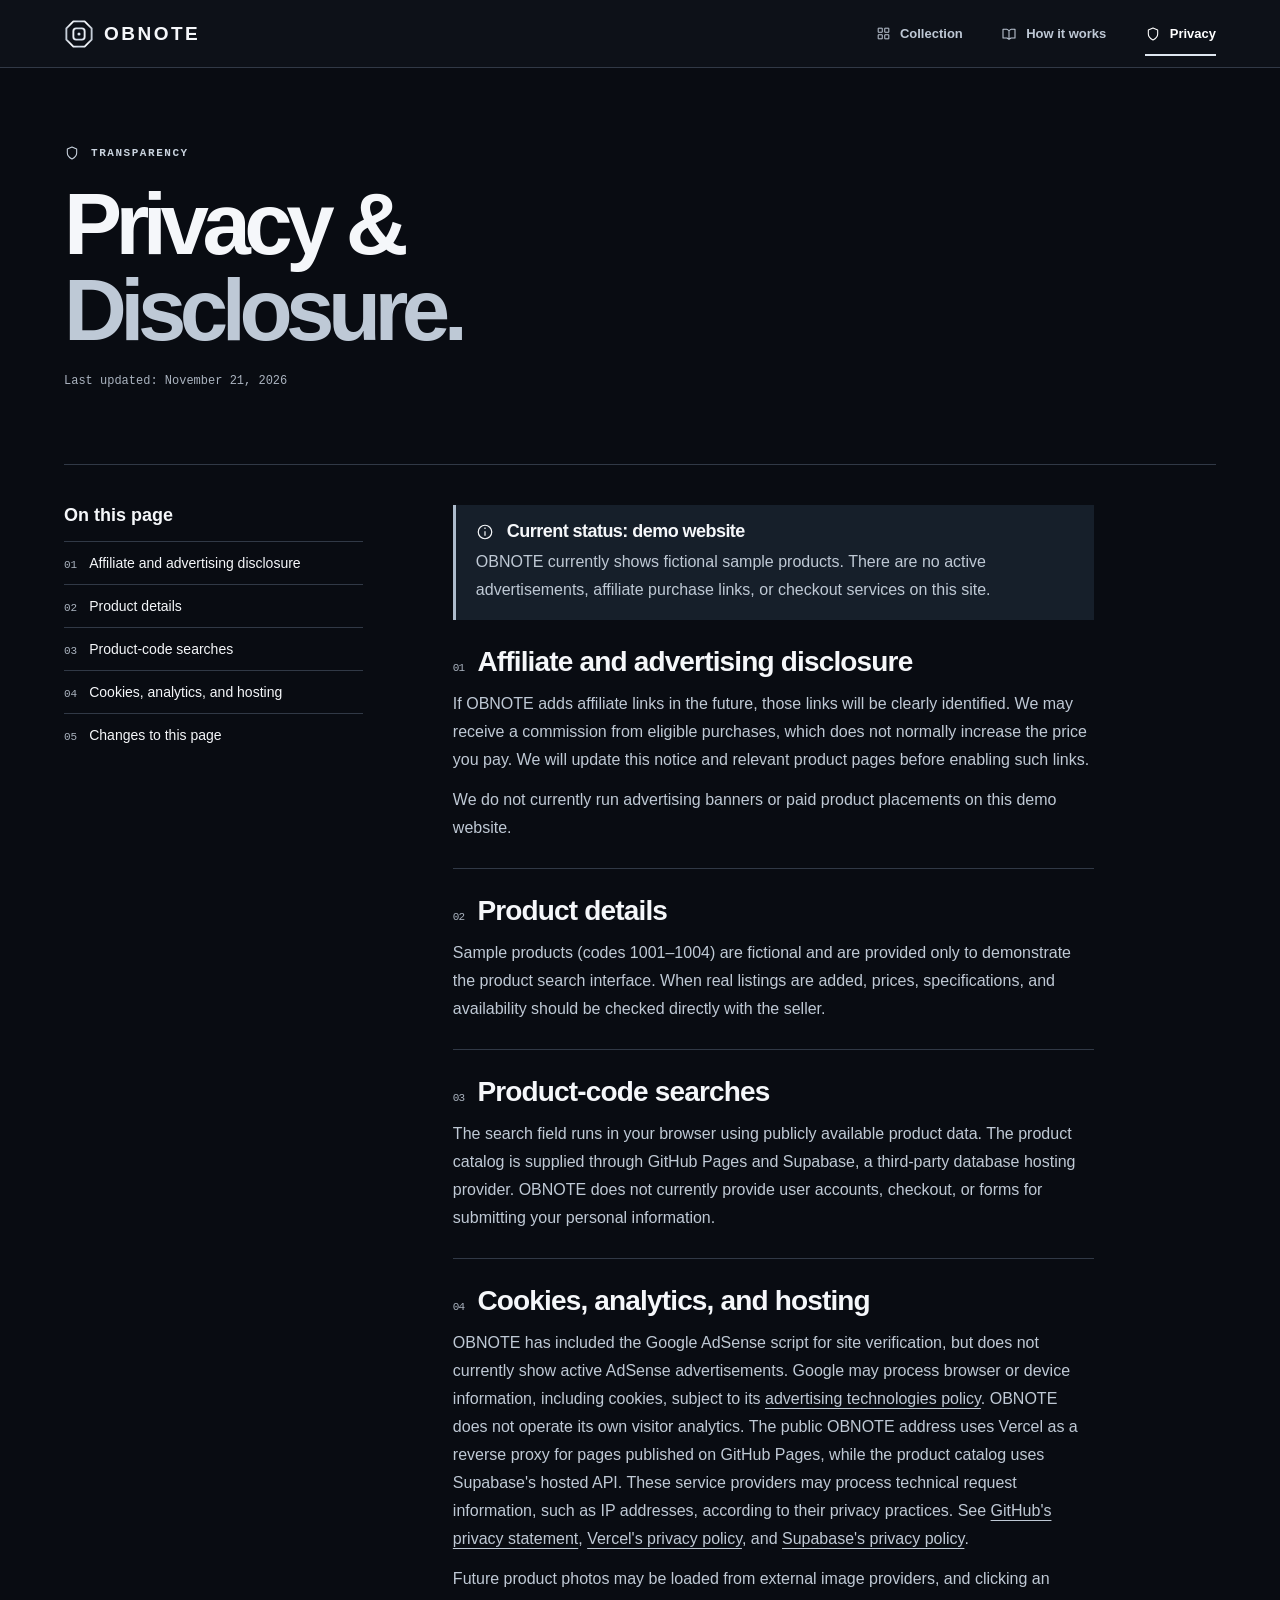
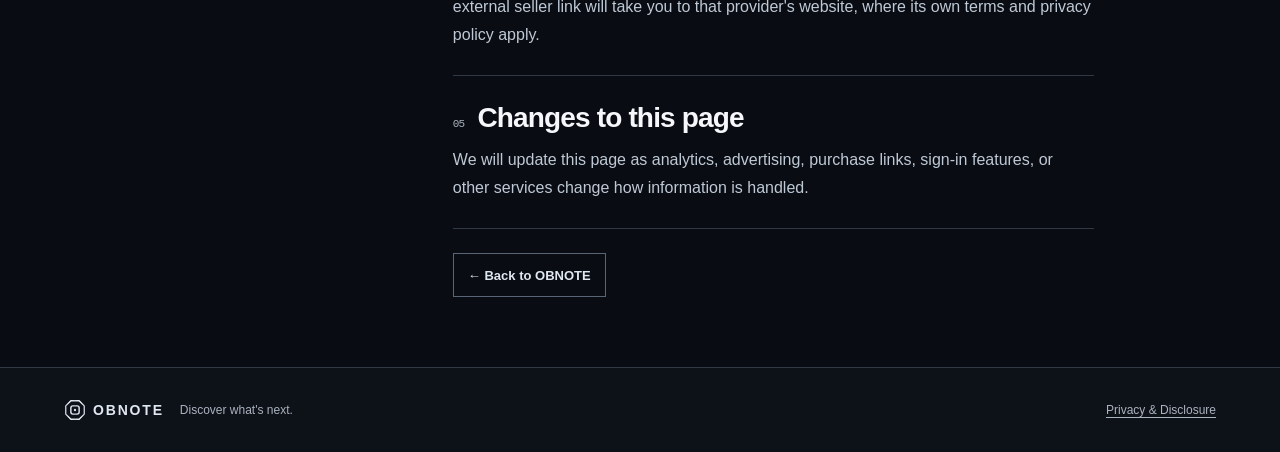
==== commit 116180d5: "Add AdSense site verification and update privacy disclosure" ====
--- a/privacy.html
+++ b/privacy.html
@@ -1,6 +1,7 @@
 <!doctype html>
 <html lang="en">
 <head>
+<script async src="https://pagead2.googlesyndication.com/pagead/js/adsbygoogle.js?client=ca-pub-7728111879795892" crossorigin="anonymous"></script>
 <meta charset="utf-8">
 <meta name="viewport" content="width=device-width, initial-scale=1">
 <meta name="theme-color" content="#06080f">
@@ -17,7 +18,7 @@
  <nav aria-label="Primary"><a href="./index.html#collection"><svg class="icon" width="15" height="15" viewBox="0 0 24 24" fill="none" stroke="currentColor" stroke-width="1.6" stroke-linejoin="round" aria-hidden="true"><path d="M3.5 3.5h6.5V10H3.5zm10.5 0h6.5V10H14zM3.5 14H10v6.5H3.5zM14 14h6.5v6.5H14z"/></svg>Collection</a><a href="./index.html#how"><svg class="icon" width="16" height="16" viewBox="0 0 24 24" fill="none" stroke="currentColor" stroke-width="1.6" stroke-linejoin="round" aria-hidden="true"><path d="M3 5h6l3 2 3-2h6v13h-6l-3 2-3-2H3zm9 2v13"/></svg>How it works</a><a href="./privacy.html" aria-current="page"><svg class="icon" width="16" height="16" viewBox="0 0 24 24" fill="none" stroke="currentColor" stroke-width="1.6" stroke-linejoin="round" aria-hidden="true"><path d="m12 3 7 3v6c0 4-3 7-7 9-4-2-7-5-7-9V6z"/></svg>Privacy</a></nav>
 </div></header>
 <main id="main" class="wrap policy">
- <div class="policy-head"><p class="kicker"><svg class="icon" width="16" height="16" viewBox="0 0 24 24" fill="none" stroke="currentColor" stroke-width="1.6" stroke-linejoin="round" aria-hidden="true"><path d="m12 3 7 3v6c0 4-3 7-7 9-4-2-7-5-7-9V6z"/></svg> Transparency</p><h1>Privacy &amp;<br><em>Disclosure.</em></h1><p class="updated">Last updated: November 15, 2026</p></div>
+ <div class="policy-head"><p class="kicker"><svg class="icon" width="16" height="16" viewBox="0 0 24 24" fill="none" stroke="currentColor" stroke-width="1.6" stroke-linejoin="round" aria-hidden="true"><path d="m12 3 7 3v6c0 4-3 7-7 9-4-2-7-5-7-9V6z"/></svg> Transparency</p><h1>Privacy &amp;<br><em>Disclosure.</em></h1><p class="updated">Last updated: November 21, 2026</p></div>
  <div class="policy-grid"><aside><nav aria-label="On this page"><h2>On this page</h2><a href="#affiliates"><span>01</span>Affiliate and advertising disclosure</a><a href="#product-details"><span>02</span>Product details</a><a href="#searches"><span>03</span>Product-code searches</a><a href="#hosting"><span>04</span>Cookies, analytics, and hosting</a><a href="#updates"><span>05</span>Changes to this page</a></nav></aside>
  <article><div class="info"><h2><svg class="icon" width="18" height="18" viewBox="0 0 24 24" fill="none" stroke="currentColor" stroke-width="1.6" stroke-linejoin="round" aria-hidden="true"><circle cx="12" cy="12" r="9"/><path d="M12 11v6m0-11v2"/></svg> Current status: demo website</h2><p>OBNOTE currently shows fictional sample products. There are no active advertisements, affiliate purchase links, or checkout services on this site.</p></div><section id="affiliates"><h2><small>01</small>Affiliate and advertising disclosure</h2>
 <p>If OBNOTE adds affiliate links in the future, those links will be clearly identified. We may receive a commission from eligible purchases, which does not normally increase the price you pay. We will update this notice and relevant product pages before enabling such links.</p>
@@ -27,10 +28,10 @@
 </section><section id="searches"><h2><small>03</small>Product-code searches</h2>
 <p>The search field runs in your browser using publicly available product data. The product catalog is supplied through GitHub Pages and Supabase, a third-party database hosting provider. OBNOTE does not currently provide user accounts, checkout, or forms for submitting your personal information.</p>
 </section><section id="hosting"><h2><small>04</small>Cookies, analytics, and hosting</h2>
-<p>Our current website code does not set advertising cookies or operate its own visitor analytics. The public OBNOTE address uses Vercel as a reverse proxy for pages published on GitHub Pages, while the product catalog uses Supabase's hosted API. These service providers may process technical request information, such as IP addresses, according to their privacy practices. See <a href="https://docs.github.com/en/site-policy/privacy-policies/github-general-privacy-statement" target="_blank" rel="noopener noreferrer">GitHub's privacy statement</a>, <a href="https://vercel.com/legal/privacy-policy" target="_blank" rel="noopener noreferrer">Vercel's privacy policy</a>, and <a href="https://supabase.com/privacy" target="_blank" rel="noopener noreferrer">Supabase's privacy policy</a>.</p>
+<p>OBNOTE has included the Google AdSense script for site verification, but does not currently show active AdSense advertisements. Google may process browser or device information, including cookies, subject to its <a href="https://policies.google.com/technologies/ads" target="_blank" rel="noopener noreferrer">advertising technologies policy</a>. OBNOTE does not operate its own visitor analytics. The public OBNOTE address uses Vercel as a reverse proxy for pages published on GitHub Pages, while the product catalog uses Supabase's hosted API. These service providers may process technical request information, such as IP addresses, according to their privacy practices. See <a href="https://docs.github.com/en/site-policy/privacy-policies/github-general-privacy-statement" target="_blank" rel="noopener noreferrer">GitHub's privacy statement</a>, <a href="https://vercel.com/legal/privacy-policy" target="_blank" rel="noopener noreferrer">Vercel's privacy policy</a>, and <a href="https://supabase.com/privacy" target="_blank" rel="noopener noreferrer">Supabase's privacy policy</a>.</p>
 <p>Future product photos may be loaded from external image providers, and clicking an external seller link will take you to that provider's website, where its own terms and privacy policy apply.</p>
 </section><section id="updates"><h2><small>05</small>Changes to this page</h2>
-<p>We will update this page before adding analytics, advertising, purchase links, sign-in features, or other services that change how information is handled.</p>
+<p>We will update this page as analytics, advertising, purchase links, sign-in features, or other services change how information is handled.</p>
 </section><a class="text-link" href="./index.html">← Back to OBNOTE</a></article></div>
 </main>
 <footer class="site-foot"><div class="wrap foot-inner"><a class="brand" href="./index.html" aria-label="OBNOTE home"><img src="./assets/obnote-mark.svg" width="30" height="30" alt="">OBNOTE</a><span>Discover what's next.</span><a href="./privacy.html">Privacy &amp; Disclosure</a></div></footer>
